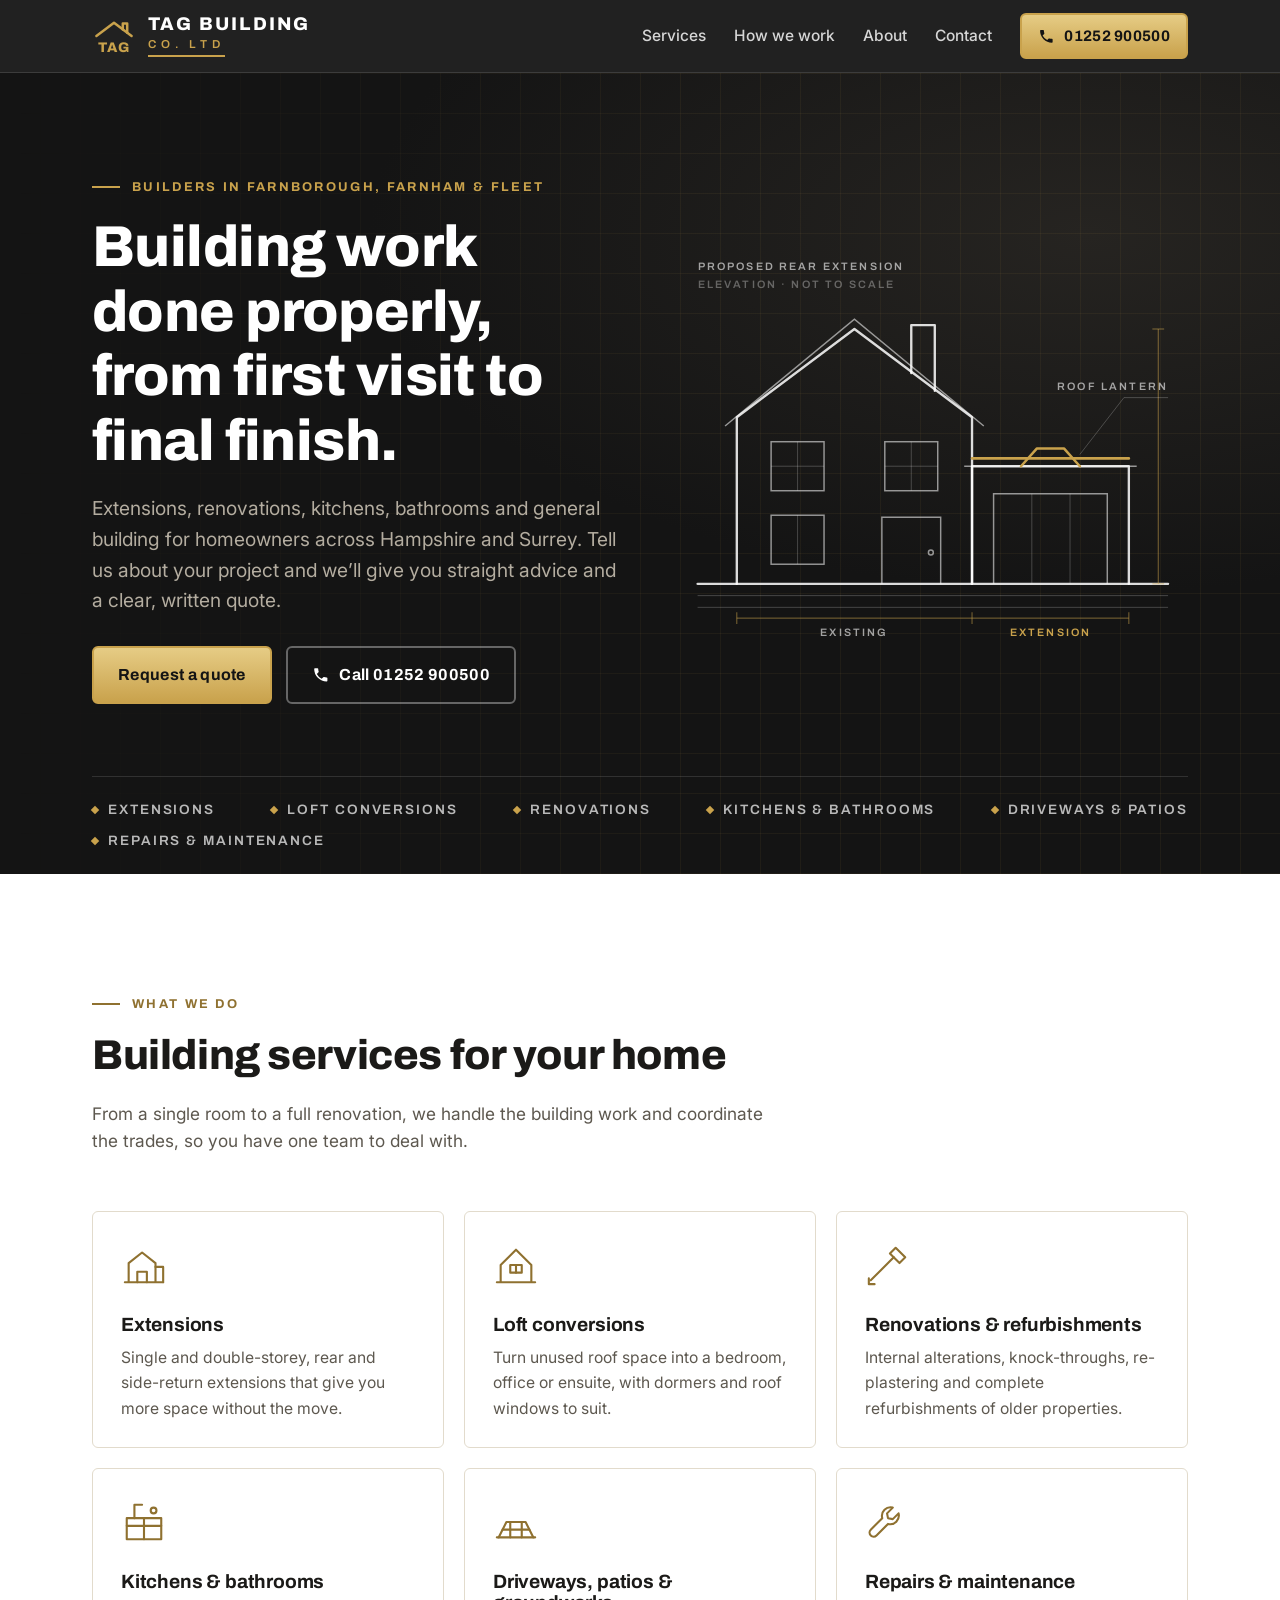
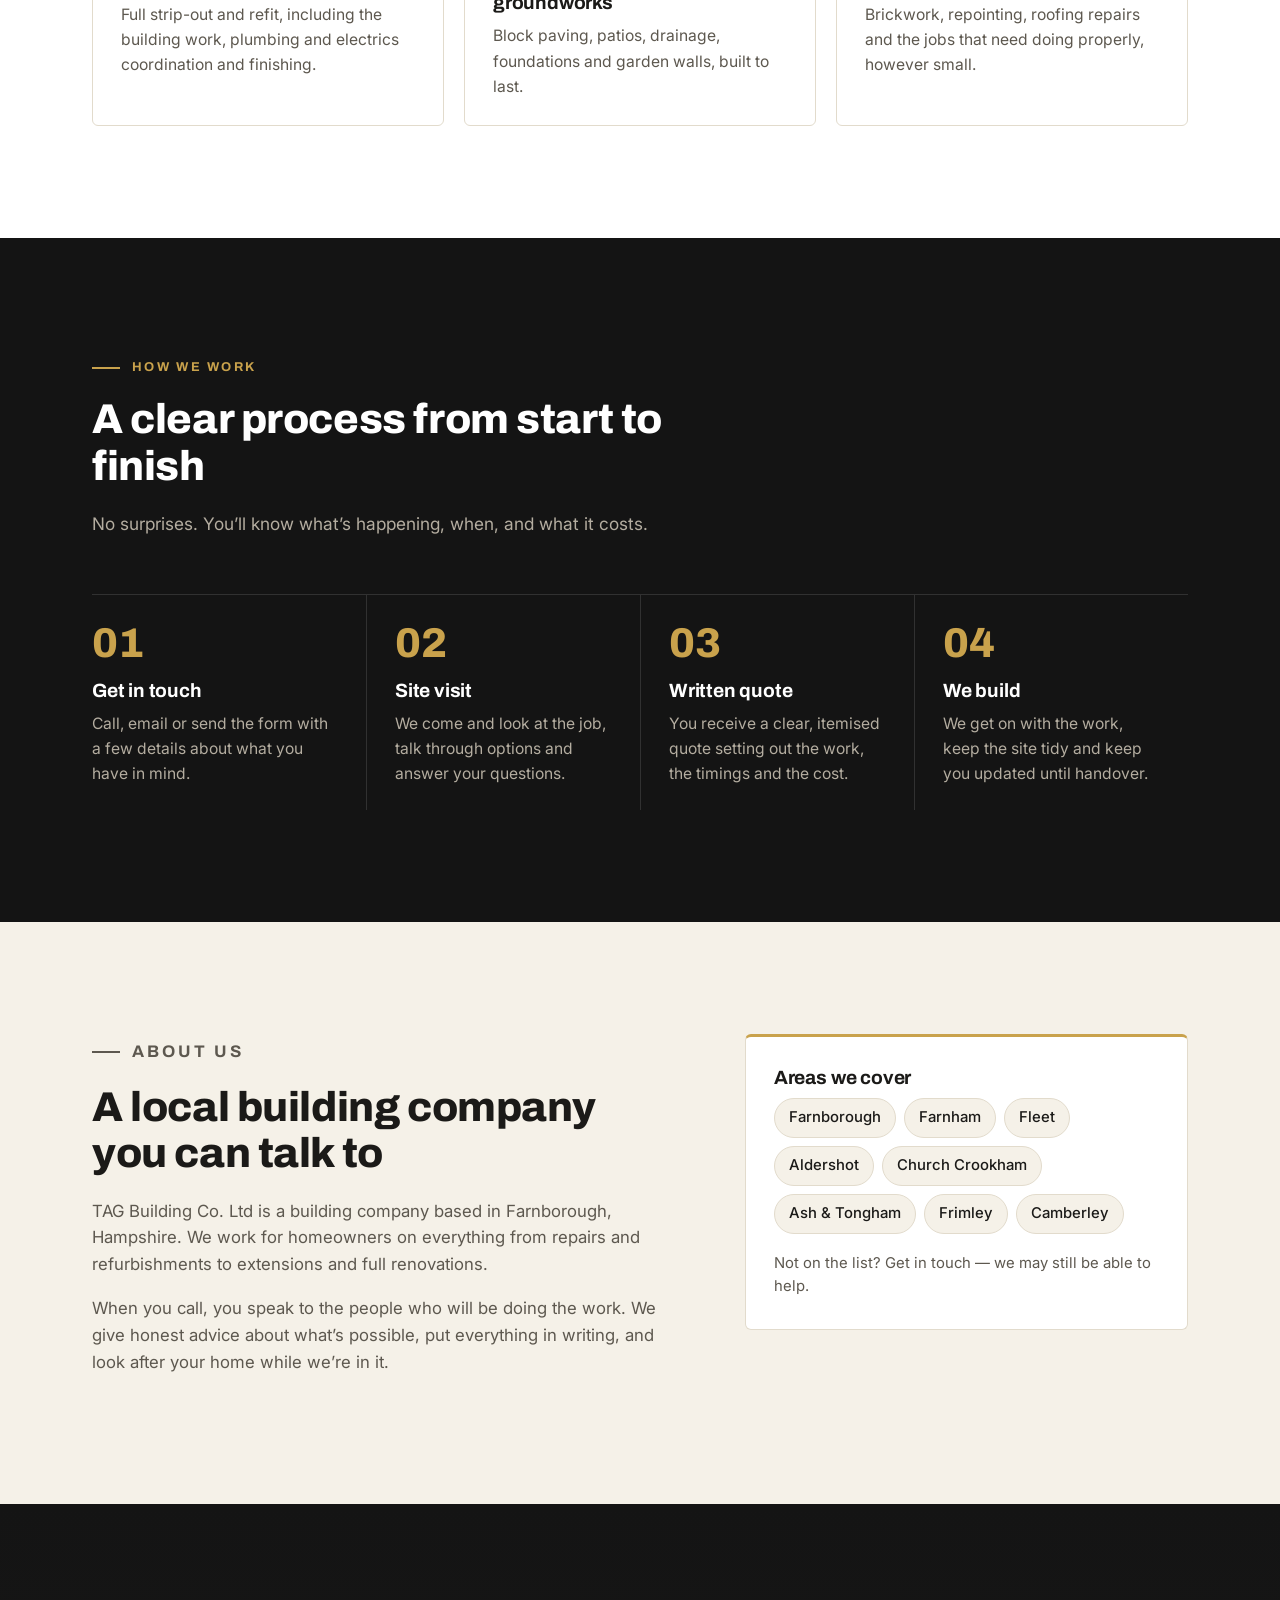
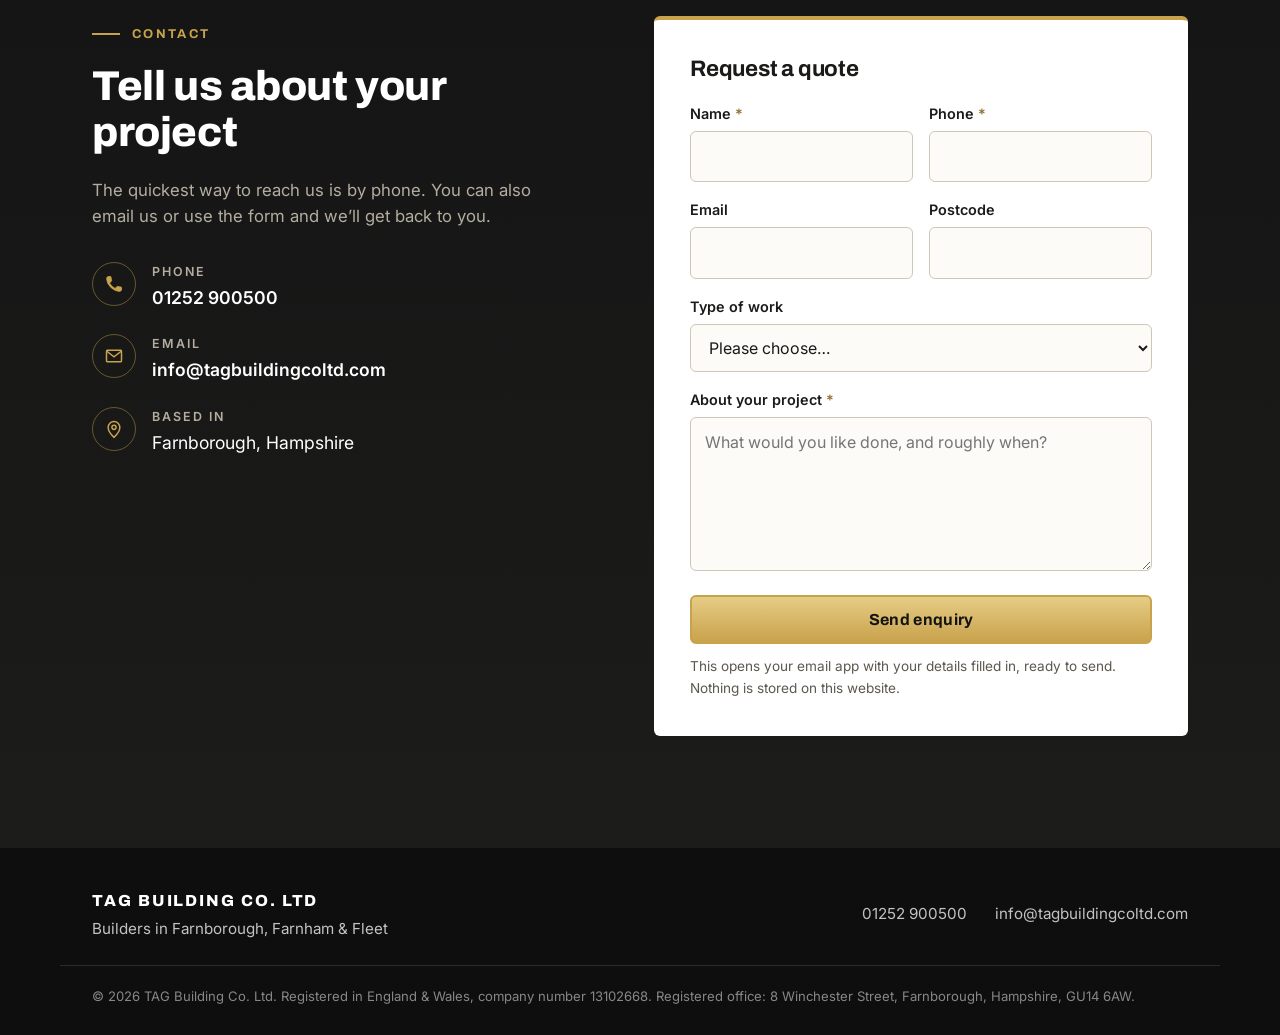
==== index.html @ bcb69136 "Initial TAG Building Co. Ltd website One-page static site (HTML/CSS/JS, no build step) replacing the" ====
<!doctype html>
<html lang="en-GB">
<head>
  <meta charset="utf-8">
  <meta name="viewport" content="width=device-width, initial-scale=1">
  <title>TAG Building Co. Ltd | Builders in Farnborough, Farnham &amp; Fleet</title>
  <meta name="description" content="TAG Building Co. Ltd: extensions, renovations, kitchens, bathrooms and general building work across Farnborough, Farnham, Fleet, Aldershot and the surrounding area. Call 01252 900500.">
  <link rel="canonical" href="https://tagbuildingcoltd.com/">
  <meta name="theme-color" content="#151515">

  <meta property="og:type" content="website">
  <meta property="og:site_name" content="TAG Building Co. Ltd">
  <meta property="og:title" content="TAG Building Co. Ltd | Builders in Farnborough, Farnham &amp; Fleet">
  <meta property="og:description" content="Extensions, renovations, kitchens, bathrooms and general building work. Call 01252 900500 for a quote.">
  <meta property="og:url" content="https://tagbuildingcoltd.com/">
  <meta property="og:locale" content="en_GB">

  <link rel="icon" href="assets/img/favicon.svg" type="image/svg+xml">

  <link rel="preconnect" href="https://fonts.googleapis.com">
  <link rel="preconnect" href="https://fonts.gstatic.com" crossorigin>
  <link href="https://fonts.googleapis.com/css2?family=Archivo:wght@600;700;800&family=Inter:wght@400;500;600&display=swap" rel="stylesheet">
  <link rel="stylesheet" href="assets/css/styles.css">

  <script type="application/ld+json">
  {
    "@context": "https://schema.org",
    "@type": "GeneralContractor",
    "name": "TAG Building Co. Ltd",
    "url": "https://tagbuildingcoltd.com/",
    "telephone": "+441252900500",
    "email": "info@tagbuildingcoltd.com",
    "address": {
      "@type": "PostalAddress",
      "addressLocality": "Farnborough",
      "addressRegion": "Hampshire",
      "addressCountry": "GB"
    },
    "areaServed": ["Farnborough", "Farnham", "Fleet", "Aldershot", "Church Crookham", "Hampshire", "Surrey"]
  }
  </script>
</head>
<body>
  <a class="skip-link" href="#main">Skip to content</a>

  <!-- ============ HEADER ============ -->
  <header class="site-header" id="top">
    <div class="container header-inner">
      <a class="brand" href="#top" aria-label="TAG Building Co. Ltd, back to top">
        <svg class="brand-mark" viewBox="0 0 60 60" aria-hidden="true">
          <path d="M6 30 L30 12 L54 30" />
          <path d="M42 21 V13 H48 V25.5" />
          <text x="30" y="52" text-anchor="middle">TAG</text>
        </svg>
        <span class="brand-text">
          <span class="brand-name">TAG Building</span>
          <span class="brand-sub">Co. Ltd</span>
        </span>
      </a>

      <button class="nav-toggle" aria-expanded="false" aria-controls="site-nav">
        <span class="nav-toggle-bars" aria-hidden="true"></span>
        <span class="visually-hidden">Menu</span>
      </button>

      <nav class="site-nav" id="site-nav" aria-label="Main">
        <ul>
          <li><a href="#services">Services</a></li>
          <li><a href="#process">How we work</a></li>
          <li><a href="#about">About</a></li>
          <li><a href="#contact">Contact</a></li>
        </ul>
        <a class="btn btn-gold btn-sm header-call" href="tel:+441252900500">
          <svg class="icon" viewBox="0 0 24 24" aria-hidden="true"><path d="M6.6 10.8a15.1 15.1 0 0 0 6.6 6.6l2.2-2.2a1 1 0 0 1 1-.25 11.4 11.4 0 0 0 3.6.57 1 1 0 0 1 1 1V20a1 1 0 0 1-1 1A17 17 0 0 1 3 4a1 1 0 0 1 1-1h3.5a1 1 0 0 1 1 1c0 1.25.2 2.45.57 3.57a1 1 0 0 1-.25 1z"/></svg>
          01252 900500
        </a>
      </nav>
    </div>
  </header>

  <main id="main">

    <!-- ============ HERO ============ -->
    <section class="hero">
      <div class="hero-grid" aria-hidden="true"></div>
      <div class="container hero-inner">
        <div class="hero-copy">
          <p class="eyebrow">Builders in Farnborough, Farnham &amp; Fleet</p>
          <h1>Building work done properly, from first visit to final&nbsp;finish.</h1>
          <p class="lead">Extensions, renovations, kitchens, bathrooms and general building for homeowners across Hampshire and Surrey. Tell us about your project and we&rsquo;ll give you straight advice and a clear, written quote.</p>
          <div class="hero-actions">
            <a class="btn btn-gold" href="#contact">Request a quote</a>
            <a class="btn btn-outline" href="tel:+441252900500">
              <svg class="icon" viewBox="0 0 24 24" aria-hidden="true"><path d="M6.6 10.8a15.1 15.1 0 0 0 6.6 6.6l2.2-2.2a1 1 0 0 1 1-.25 11.4 11.4 0 0 0 3.6.57 1 1 0 0 1 1 1V20a1 1 0 0 1-1 1A17 17 0 0 1 3 4a1 1 0 0 1 1-1h3.5a1 1 0 0 1 1 1c0 1.25.2 2.45.57 3.57a1 1 0 0 1-.25 1z"/></svg>
              Call 01252 900500
            </a>
          </div>
        </div>

        <!-- Blueprint-style elevation drawing -->
        <figure class="hero-art" aria-hidden="true">
          <svg viewBox="0 0 520 420" class="blueprint">
            <!-- ground -->
            <path class="bp-strong" d="M20 360 H500"/>
            <path class="bp-faint" d="M20 372 H500 M20 384 H500"/>
            <!-- main house -->
            <path class="bp-strong" d="M60 360 V190 L180 100 L300 190 V360"/>
            <path class="bp-line" d="M48 199 L180 90 L312 199"/>
            <!-- chimney -->
            <path class="bp-strong" d="M238 145 V96 H262 V163"/>
            <!-- extension -->
            <path class="bp-strong" d="M300 360 V240 H460 V360"/>
            <path class="bp-line" d="M292 240 H468"/>
            <path class="bp-gold" d="M300 232 H460"/>
            <!-- windows -->
            <rect class="bp-line" x="95" y="215" width="54" height="50"/>
            <path class="bp-faint" d="M122 215 V265 M95 240 H149"/>
            <rect class="bp-line" x="211" y="215" width="54" height="50"/>
            <path class="bp-faint" d="M238 215 V265 M211 240 H265"/>
            <rect class="bp-line" x="95" y="290" width="54" height="50"/>
            <path class="bp-faint" d="M122 290 V340"/>
            <!-- door -->
            <path class="bp-line" d="M208 360 V292 H268 V360"/>
            <circle class="bp-line" cx="258" cy="328" r="2.5"/>
            <!-- extension glazing -->
            <path class="bp-line" d="M322 360 V268 H438 V360"/>
            <path class="bp-faint" d="M361 268 V360 M400 268 V360"/>
            <!-- roof lantern -->
            <path class="bp-gold" d="M350 240 L366 222 H394 L410 240"/>
            <!-- dimension lines -->
            <path class="bp-dim" d="M60 395 H460 M60 389 V401 M300 389 V401 M460 389 V401"/>
            <text class="bp-text" x="180" y="413" text-anchor="middle">EXISTING</text>
            <text class="bp-text bp-text-gold" x="380" y="413" text-anchor="middle">EXTENSION</text>
            <path class="bp-dim" d="M490 360 V100 M484 360 H496 M484 100 H496"/>
            <!-- annotation -->
            <path class="bp-faint" d="M410 228 L455 170 H500"/>
            <text class="bp-text" x="500" y="162" text-anchor="end">ROOF LANTERN</text>
            <!-- title block -->
            <text class="bp-text" x="20" y="40">PROPOSED REAR EXTENSION</text>
            <text class="bp-text bp-text-faint" x="20" y="58">ELEVATION · NOT TO SCALE</text>
          </svg>
        </figure>
      </div>

      <div class="container">
        <ul class="hero-strip">
          <li>Extensions</li>
          <li>Loft conversions</li>
          <li>Renovations</li>
          <li>Kitchens &amp; bathrooms</li>
          <li>Driveways &amp; patios</li>
          <li>Repairs &amp; maintenance</li>
        </ul>
      </div>
    </section>

    <!-- ============ SERVICES ============ -->
    <section class="section" id="services">
      <div class="container">
        <header class="section-head">
          <p class="eyebrow eyebrow-dark">What we do</p>
          <h2>Building services for your home</h2>
          <p>From a single room to a full renovation, we handle the building work and coordinate the trades, so you have one team to deal with.</p>
        </header>

        <div class="cards">
          <article class="card">
            <svg class="card-icon" viewBox="0 0 48 48" aria-hidden="true"><path d="M4 42h40M8 42V22L22 11l14 11v20"/><path d="M36 26h8v16"/><path d="M17 42V31h10v11"/></svg>
            <h3>Extensions</h3>
            <p>Single and double-storey, rear and side-return extensions that give you more space without the move.</p>
          </article>
          <article class="card">
            <svg class="card-icon" viewBox="0 0 48 48" aria-hidden="true"><path d="M4 42h40M8 42V24L24 8l16 16v18"/><path d="M18 24h12v8H18z"/><path d="M24 24v8"/></svg>
            <h3>Loft conversions</h3>
            <p>Turn unused roof space into a bedroom, office or ensuite, with dormers and roof windows to suit.</p>
          </article>
          <article class="card">
            <svg class="card-icon" viewBox="0 0 48 48" aria-hidden="true"><path d="M6 40 30 16"/><path d="m26 12 10 10 6-6-10-10z"/><path d="M10 44H4v-6"/></svg>
            <h3>Renovations &amp; refurbishments</h3>
            <p>Internal alterations, knock-throughs, re-plastering and complete refurbishments of older properties.</p>
          </article>
          <article class="card">
            <svg class="card-icon" viewBox="0 0 48 48" aria-hidden="true"><path d="M6 20h36v22H6z"/><path d="M6 28h36M24 20v22"/><path d="M14 6v14M14 6h8"/><circle cx="34" cy="12" r="3"/></svg>
            <h3>Kitchens &amp; bathrooms</h3>
            <p>Full strip-out and refit, including the building work, plumbing and electrics coordination and finishing.</p>
          </article>
          <article class="card">
            <svg class="card-icon" viewBox="0 0 48 48" aria-hidden="true"><path d="M4 40h40"/><path d="M6 40 14 24h20l8 16"/><path d="M18 24v16M30 24v16M10 32h28"/></svg>
            <h3>Driveways, patios &amp; groundworks</h3>
            <p>Block paving, patios, drainage, foundations and garden walls, built to last.</p>
          </article>
          <article class="card">
            <svg class="card-icon" viewBox="0 0 48 48" aria-hidden="true"><path d="M29 9a9 9 0 0 0-11 11L6 32a4.2 4.2 0 0 0 6 6l12-12A9 9 0 0 0 35 15l-6 6-5-1-1-5z"/></svg>
            <h3>Repairs &amp; maintenance</h3>
            <p>Brickwork, repointing, roofing repairs and the jobs that need doing properly, however small.</p>
          </article>
        </div>
      </div>
    </section>

    <!-- ============ PROCESS ============ -->
    <section class="section section-ink" id="process">
      <div class="container">
        <header class="section-head">
          <p class="eyebrow">How we work</p>
          <h2>A clear process from start to finish</h2>
          <p>No surprises. You&rsquo;ll know what&rsquo;s happening, when, and what it costs.</p>
        </header>

        <ol class="steps">
          <li class="step">
            <span class="step-num">01</span>
            <h3>Get in touch</h3>
            <p>Call, email or send the form with a few details about what you have in mind.</p>
          </li>
          <li class="step">
            <span class="step-num">02</span>
            <h3>Site visit</h3>
            <p>We come and look at the job, talk through options and answer your questions.</p>
          </li>
          <li class="step">
            <span class="step-num">03</span>
            <h3>Written quote</h3>
            <p>You receive a clear, itemised quote setting out the work, the timings and the cost.</p>
          </li>
          <li class="step">
            <span class="step-num">04</span>
            <h3>We build</h3>
            <p>We get on with the work, keep the site tidy and keep you updated until handover.</p>
          </li>
        </ol>
      </div>
    </section>

    <!--
      ============ OUR WORK (add when photos are available) ============
      Put photos in assets/img/work/ and uncomment this section.

    <section class="section" id="work">
      <div class="container">
        <header class="section-head">
          <p class="eyebrow eyebrow-dark">Recent projects</p>
          <h2>Our work</h2>
        </header>
        <div class="gallery">
          <figure><img src="assets/img/work/project-1.jpg" alt="Describe the project" loading="lazy"><figcaption>Rear extension, Farnham</figcaption></figure>
          <figure><img src="assets/img/work/project-2.jpg" alt="Describe the project" loading="lazy"><figcaption>Kitchen refit, Fleet</figcaption></figure>
          <figure><img src="assets/img/work/project-3.jpg" alt="Describe the project" loading="lazy"><figcaption>Driveway, Farnborough</figcaption></figure>
        </div>
      </div>
    </section>
    -->

    <!-- ============ ABOUT + AREAS ============ -->
    <section class="section section-paper" id="about">
      <div class="container about">
        <div class="about-copy">
          <p class="eyebrow eyebrow-dark">About us</p>
          <h2>A local building company you can talk to</h2>
          <p>TAG Building Co. Ltd is a building company based in Farnborough, Hampshire. We work for homeowners on everything from repairs and refurbishments to extensions and full renovations.</p>
          <p>When you call, you speak to the people who will be doing the work. We give honest advice about what&rsquo;s possible, put everything in writing, and look after your home while we&rsquo;re in it.</p>
        </div>
        <aside class="areas" aria-labelledby="areas-title">
          <h3 id="areas-title">Areas we cover</h3>
          <ul class="chips">
            <li>Farnborough</li>
            <li>Farnham</li>
            <li>Fleet</li>
            <li>Aldershot</li>
            <li>Church Crookham</li>
            <li>Ash &amp; Tongham</li>
            <li>Frimley</li>
            <li>Camberley</li>
          </ul>
          <p class="areas-note">Not on the list? Get in touch &mdash; we may still be able to help.</p>
        </aside>
      </div>
    </section>

    <!-- ============ CONTACT ============ -->
    <section class="section section-ink contact" id="contact">
      <div class="container contact-inner">
        <div class="contact-copy">
          <p class="eyebrow">Contact</p>
          <h2>Tell us about your project</h2>
          <p>The quickest way to reach us is by phone. You can also email us or use the form and we&rsquo;ll get back to you.</p>

          <ul class="contact-list">
            <li>
              <svg class="icon" viewBox="0 0 24 24" aria-hidden="true"><path d="M6.6 10.8a15.1 15.1 0 0 0 6.6 6.6l2.2-2.2a1 1 0 0 1 1-.25 11.4 11.4 0 0 0 3.6.57 1 1 0 0 1 1 1V20a1 1 0 0 1-1 1A17 17 0 0 1 3 4a1 1 0 0 1 1-1h3.5a1 1 0 0 1 1 1c0 1.25.2 2.45.57 3.57a1 1 0 0 1-.25 1z"/></svg>
              <div><span class="label">Phone</span><a href="tel:+441252900500">01252 900500</a></div>
            </li>
            <li>
              <svg class="icon" viewBox="0 0 24 24" aria-hidden="true"><path d="M3 5h18v14H3z" fill="none" stroke="currentColor" stroke-width="1.8"/><path d="m3 6 9 7 9-7" fill="none" stroke="currentColor" stroke-width="1.8"/></svg>
              <div><span class="label">Email</span><a href="mailto:info@tagbuildingcoltd.com">info@tagbuildingcoltd.com</a></div>
            </li>
            <li>
              <svg class="icon" viewBox="0 0 24 24" aria-hidden="true"><path d="M12 22s7-6.2 7-12a7 7 0 0 0-14 0c0 5.8 7 12 7 12z" fill="none" stroke="currentColor" stroke-width="1.8"/><circle cx="12" cy="10" r="2.5" fill="none" stroke="currentColor" stroke-width="1.8"/></svg>
              <div><span class="label">Based in</span>Farnborough, Hampshire</div>
            </li>
          </ul>
        </div>

        <form class="quote-form" id="quote-form" action="mailto:info@tagbuildingcoltd.com" method="post" enctype="text/plain" novalidate>
          <h3>Request a quote</h3>
          <div class="field-row">
            <div class="field">
              <label for="f-name">Name <span aria-hidden="true">*</span></label>
              <input id="f-name" name="name" type="text" autocomplete="name" required>
            </div>
            <div class="field">
              <label for="f-phone">Phone <span aria-hidden="true">*</span></label>
              <input id="f-phone" name="phone" type="tel" autocomplete="tel" required>
            </div>
          </div>
          <div class="field-row">
            <div class="field">
              <label for="f-email">Email</label>
              <input id="f-email" name="email" type="email" autocomplete="email">
            </div>
            <div class="field">
              <label for="f-postcode">Postcode</label>
              <input id="f-postcode" name="postcode" type="text" autocomplete="postal-code">
            </div>
          </div>
          <div class="field">
            <label for="f-type">Type of work</label>
            <select id="f-type" name="type">
              <option value="">Please choose&hellip;</option>
              <option>Extension</option>
              <option>Loft conversion</option>
              <option>Renovation / refurbishment</option>
              <option>Kitchen or bathroom</option>
              <option>Driveway, patio or groundworks</option>
              <option>Repairs &amp; maintenance</option>
              <option>Something else</option>
            </select>
          </div>
          <div class="field">
            <label for="f-message">About your project <span aria-hidden="true">*</span></label>
            <textarea id="f-message" name="message" rows="5" required placeholder="What would you like done, and roughly when?"></textarea>
          </div>
          <p class="form-error" id="form-error" role="alert" hidden></p>
          <button class="btn btn-gold btn-block" type="submit">Send enquiry</button>
          <p class="form-note">This opens your email app with your details filled in, ready to send. Nothing is stored on this website.</p>
          <p class="form-success" id="form-success" role="status" hidden>
            Your email app should now be open with your message ready to send. If nothing happened, email us at
            <a href="mailto:info@tagbuildingcoltd.com">info@tagbuildingcoltd.com</a> or call <a href="tel:+441252900500">01252 900500</a>.
          </p>
        </form>
      </div>
    </section>
  </main>

  <!-- ============ FOOTER ============ -->
  <footer class="site-footer">
    <div class="container footer-inner">
      <div class="footer-brand">
        <span class="brand-name">TAG Building Co. Ltd</span>
        <span>Builders in Farnborough, Farnham &amp; Fleet</span>
      </div>
      <div class="footer-contact">
        <a href="tel:+441252900500">01252 900500</a>
        <a href="mailto:info@tagbuildingcoltd.com">info@tagbuildingcoltd.com</a>
      </div>
    </div>
    <div class="container footer-legal">
      <p>&copy; <span id="year">2026</span> TAG Building Co. Ltd. Registered in England &amp; Wales, company number 13102668. Registered office: 8 Winchester Street, Farnborough, Hampshire, GU14&nbsp;6AW.</p>
    </div>
  </footer>

  <!-- Mobile quick-contact bar -->
  <div class="mobile-bar">
    <a href="tel:+441252900500" class="mobile-bar-call">
      <svg class="icon" viewBox="0 0 24 24" aria-hidden="true"><path d="M6.6 10.8a15.1 15.1 0 0 0 6.6 6.6l2.2-2.2a1 1 0 0 1 1-.25 11.4 11.4 0 0 0 3.6.57 1 1 0 0 1 1 1V20a1 1 0 0 1-1 1A17 17 0 0 1 3 4a1 1 0 0 1 1-1h3.5a1 1 0 0 1 1 1c0 1.25.2 2.45.57 3.57a1 1 0 0 1-.25 1z"/></svg>
      Call us
    </a>
    <a href="#contact" class="mobile-bar-quote">Get a quote</a>
  </div>

  <script src="assets/js/main.js" defer></script>
</body>
</html>
---- assets/css/styles.css ----
/* ==========================================================================
   TAG Building Co. Ltd
   ========================================================================== */

:root {
  --ink: #141414;
  --ink-2: #1c1c1b;
  --ink-3: #2a2927;
  --gold: #c9a24c;
  --gold-light: #e6cc85;
  --gold-dark: #8f7130;
  --paper: #f5f1e8;
  --white: #ffffff;
  --text: #1b1a18;
  --muted: #5d584f;
  --muted-on-ink: #b4ada0;
  --line: #e2dbcc;
  --line-on-ink: rgba(255, 255, 255, 0.12);

  --font-display: "Archivo", "Arial Narrow", Arial, sans-serif;
  --font-body: "Inter", system-ui, -apple-system, "Segoe UI", Roboto, Arial, sans-serif;

  --radius: 6px;
  --container: 1160px;
  --gutter: clamp(16px, 4vw, 32px);
  --section-y: clamp(64px, 9vw, 112px);
  --header-h: 72px;
}

/* ---------- Base ---------- */
*, *::before, *::after { box-sizing: border-box; }
html { scroll-behavior: smooth; scroll-padding-top: calc(var(--header-h) + 8px); -webkit-text-size-adjust: 100%; }
@media (prefers-reduced-motion: reduce) { html { scroll-behavior: auto; } }
body {
  margin: 0;
  font-family: var(--font-body);
  font-size: 17px;
  line-height: 1.6;
  color: var(--text);
  background: var(--white);
  -webkit-font-smoothing: antialiased;
}
img, svg { max-width: 100%; }
a { color: inherit; }
h1, h2, h3 { font-family: var(--font-display); line-height: 1.12; margin: 0 0 0.5em; letter-spacing: -0.01em; }
h1 { font-size: clamp(2.2rem, 5.2vw, 3.6rem); font-weight: 800; }
h2 { font-size: clamp(1.8rem, 3.6vw, 2.6rem); font-weight: 800; }
h3 { font-size: 1.2rem; font-weight: 700; }
p { margin: 0 0 1em; }

.container { width: 100%; max-width: var(--container); margin: 0 auto; padding: 0 var(--gutter); }
.visually-hidden { position: absolute !important; width: 1px; height: 1px; overflow: hidden; clip: rect(0 0 0 0); white-space: nowrap; }
.skip-link { position: absolute; left: 12px; top: -60px; z-index: 100; background: var(--gold); color: var(--ink); padding: 10px 16px; border-radius: var(--radius); font-weight: 600; }
.skip-link:focus { top: 12px; }
:focus-visible { outline: 3px solid var(--gold); outline-offset: 3px; }

.icon { width: 1.1em; height: 1.1em; fill: currentColor; flex: none; }

.eyebrow {
  display: inline-flex; align-items: center; gap: 12px;
  font-family: var(--font-display); font-weight: 700; font-size: 0.8rem;
  letter-spacing: 0.18em; text-transform: uppercase; color: var(--gold);
  margin-bottom: 18px;
}
.eyebrow::before { content: ""; width: 28px; height: 2px; background: currentColor; }
.eyebrow-dark { color: var(--gold-dark); }

/* ---------- Buttons ---------- */
.btn {
  display: inline-flex; align-items: center; justify-content: center; gap: 10px;
  font-family: var(--font-display); font-weight: 700; font-size: 1rem; letter-spacing: 0.02em;
  text-decoration: none; border-radius: var(--radius); border: 2px solid transparent;
  padding: 14px 24px; cursor: pointer; transition: background-color .2s, color .2s, border-color .2s, transform .2s;
}
.btn:hover { transform: translateY(-1px); }
.btn-gold { background: linear-gradient(180deg, var(--gold-light), var(--gold)); color: var(--ink); border-color: var(--gold); }
.btn-gold:hover { background: var(--gold-light); }
.btn-outline { border-color: rgba(255,255,255,.35); color: var(--white); }
.btn-outline:hover { border-color: var(--gold); color: var(--gold-light); }
.btn-sm { padding: 9px 16px; font-size: 0.95rem; }
.btn-block { width: 100%; }

/* ---------- Header ---------- */
.site-header {
  position: sticky; top: 0; z-index: 50;
  background: rgba(20, 20, 20, 0.94);
  backdrop-filter: saturate(140%) blur(8px);
  border-bottom: 1px solid var(--line-on-ink);
  color: var(--white);
}
.header-inner { display: flex; align-items: center; justify-content: space-between; height: var(--header-h); }
.brand { display: flex; align-items: center; gap: 12px; text-decoration: none; }
.brand-mark { width: 44px; height: 44px; }
.brand-mark path { fill: none; stroke: var(--gold); stroke-width: 3.4; stroke-linecap: round; stroke-linejoin: round; }
.brand-mark text { font-family: var(--font-display); font-weight: 800; font-size: 19px; letter-spacing: 1px; fill: var(--gold); }
.brand-text { display: flex; flex-direction: column; line-height: 1; }
.brand-name { font-family: var(--font-display); font-weight: 800; font-size: 1.15rem; letter-spacing: 0.12em; text-transform: uppercase; }
.brand-sub { font-family: var(--font-display); font-weight: 600; font-size: 0.72rem; letter-spacing: 0.42em; text-transform: uppercase; color: var(--gold); margin-top: 6px; padding-bottom: 4px; border-bottom: 2px solid var(--gold); align-self: flex-start; }

.site-nav { display: flex; align-items: center; gap: 28px; }
.site-nav ul { list-style: none; display: flex; gap: 28px; margin: 0; padding: 0; }
.site-nav ul a { text-decoration: none; font-weight: 500; font-size: 0.97rem; color: rgba(255,255,255,.82); padding: 6px 0; border-bottom: 2px solid transparent; }
.site-nav ul a:hover { color: var(--white); border-bottom-color: var(--gold); }

.nav-toggle { display: none; background: none; border: 0; width: 44px; height: 44px; cursor: pointer; color: var(--white); }
.nav-toggle-bars, .nav-toggle-bars::before, .nav-toggle-bars::after {
  display: block; width: 24px; height: 2px; background: currentColor; margin: 0 auto; position: relative; transition: transform .25s, background-color .25s;
}
.nav-toggle-bars::before, .nav-toggle-bars::after { content: ""; position: absolute; left: 0; }
.nav-toggle-bars::before { top: -7px; }
.nav-toggle-bars::after { top: 7px; }
.nav-toggle[aria-expanded="true"] .nav-toggle-bars { background: transparent; }
.nav-toggle[aria-expanded="true"] .nav-toggle-bars::before { transform: translateY(7px) rotate(45deg); }
.nav-toggle[aria-expanded="true"] .nav-toggle-bars::after { transform: translateY(-7px) rotate(-45deg); }

@media (max-width: 880px) {
  .nav-toggle { display: block; }
  .site-nav {
    position: absolute; left: 0; right: 0; top: var(--header-h);
    flex-direction: column; align-items: stretch; gap: 0;
    background: var(--ink); border-bottom: 1px solid var(--line-on-ink);
    padding: 8px var(--gutter) 20px;
    display: none;
  }
  .site-nav.is-open { display: flex; }
  .site-nav ul { flex-direction: column; gap: 0; }
  .site-nav ul a { display: block; padding: 14px 0; border-bottom: 1px solid var(--line-on-ink); font-size: 1.05rem; }
  .site-nav ul a:hover { border-bottom-color: var(--line-on-ink); }
  .header-call { margin-top: 16px; }
}

/* ---------- Hero ---------- */
.hero {
  position: relative; overflow: hidden;
  background: radial-gradient(1200px 600px at 85% 20%, #262421 0%, var(--ink) 60%);
  color: var(--white);
  padding: clamp(48px, 8vw, 96px) 0 0;
}
.hero-grid {
  position: absolute; inset: 0; pointer-events: none;
  background-image:
    linear-gradient(rgba(201,162,76,.07) 1px, transparent 1px),
    linear-gradient(90deg, rgba(201,162,76,.07) 1px, transparent 1px);
  background-size: 40px 40px;
  mask-image: linear-gradient(90deg, transparent 0%, #000 55%);
  -webkit-mask-image: linear-gradient(90deg, transparent 0%, #000 55%);
}
.hero-inner { position: relative; display: grid; grid-template-columns: 1.05fr 1fr; gap: clamp(24px, 4vw, 56px); align-items: center; }
.hero-copy h1 { margin-bottom: 20px; }
.lead { font-size: clamp(1.05rem, 1.6vw, 1.2rem); color: var(--muted-on-ink); max-width: 36em; }
.hero-actions { display: flex; flex-wrap: wrap; gap: 14px; margin-top: 30px; }
.hero-art { margin: 0; }
.blueprint { width: 100%; height: auto; display: block; }
.blueprint .bp-strong { fill: none; stroke: rgba(255,255,255,.85); stroke-width: 2.4; stroke-linejoin: round; stroke-linecap: round; }
.blueprint .bp-line { fill: none; stroke: rgba(255,255,255,.55); stroke-width: 1.5; }
.blueprint .bp-faint { fill: none; stroke: rgba(255,255,255,.22); stroke-width: 1; }
.blueprint .bp-gold { fill: none; stroke: var(--gold); stroke-width: 2.6; stroke-linecap: round; stroke-linejoin: round; }
.blueprint .bp-dim { fill: none; stroke: rgba(201,162,76,.6); stroke-width: 1; }
.blueprint .bp-text { font-family: var(--font-display); font-size: 11px; font-weight: 600; letter-spacing: .2em; fill: rgba(255,255,255,.6); }
.blueprint .bp-text-gold { fill: var(--gold); }
.blueprint .bp-text-faint { fill: rgba(255,255,255,.32); }

.hero-strip {
  position: relative; list-style: none; margin: clamp(40px, 6vw, 72px) 0 0; padding: 22px 0;
  display: flex; flex-wrap: wrap; gap: 10px 32px; justify-content: space-between;
  border-top: 1px solid var(--line-on-ink);
  font-family: var(--font-display); font-weight: 600; font-size: 0.85rem; letter-spacing: .14em; text-transform: uppercase;
  color: rgba(255,255,255,.7);
}
.hero-strip li { display: flex; align-items: center; gap: 10px; }
.hero-strip li::before { content: ""; width: 6px; height: 6px; background: var(--gold); transform: rotate(45deg); }

@media (max-width: 880px) {
  .hero-inner { grid-template-columns: 1fr; }
  .hero-art { max-width: 520px; }
  .hero-strip { justify-content: flex-start; }
}

/* ---------- Sections ---------- */
.section { padding: var(--section-y) 0; }
.section-ink { background: var(--ink); color: var(--white); }
.section-ink .section-head p:not(.eyebrow) { color: var(--muted-on-ink); }
.section-paper { background: var(--paper); }
.section-head { max-width: 680px; margin-bottom: clamp(36px, 5vw, 56px); }
.section-head p:not(.eyebrow) { color: var(--muted); font-size: 1.08rem; }

/* ---------- Service cards ---------- */
.cards { display: grid; grid-template-columns: repeat(3, 1fr); gap: 20px; }
.card {
  position: relative; padding: 30px 28px 26px; background: var(--white);
  border: 1px solid var(--line); border-radius: var(--radius);
  transition: border-color .2s, box-shadow .2s, transform .2s;
}
.card::after { content: ""; position: absolute; left: 28px; right: 28px; top: -1px; height: 3px; background: var(--gold); transform: scaleX(0); transform-origin: left; transition: transform .3s; }
.card:hover { border-color: #d6cdb8; box-shadow: 0 14px 36px -18px rgba(20,20,20,.25); transform: translateY(-2px); }
.card:hover::after { transform: scaleX(1); }
.card-icon { width: 46px; height: 46px; margin-bottom: 18px; fill: none; stroke: var(--gold-dark); stroke-width: 2.2; stroke-linecap: round; stroke-linejoin: round; }
.card p { color: var(--muted); margin: 0; font-size: 0.98rem; }
@media (max-width: 980px) { .cards { grid-template-columns: repeat(2, 1fr); } }
@media (max-width: 620px) { .cards { grid-template-columns: 1fr; } }

/* ---------- Process ---------- */
.steps { list-style: none; margin: 0; padding: 0; display: grid; grid-template-columns: repeat(4, 1fr); gap: 0; counter-reset: none; }
.step { padding: 28px 28px 8px 0; border-top: 1px solid var(--line-on-ink); position: relative; }
.step + .step { padding-left: 28px; border-left: 1px solid var(--line-on-ink); }
.step-num { display: block; font-family: var(--font-display); font-weight: 800; font-size: 2.6rem; line-height: 1; color: var(--gold); margin-bottom: 16px; }
.step p { color: var(--muted-on-ink); font-size: 0.98rem; }
@media (max-width: 980px) {
  .steps { grid-template-columns: repeat(2, 1fr); }
  .step:nth-child(3) { padding-left: 0; border-left: 0; }
}
@media (max-width: 560px) {
  .steps { grid-template-columns: 1fr; }
  .step + .step { padding-left: 0; border-left: 0; }
}

/* ---------- Gallery (for when photos are added) ---------- */
.gallery { display: grid; grid-template-columns: repeat(3, 1fr); gap: 16px; }
.gallery figure { margin: 0; }
.gallery img { width: 100%; aspect-ratio: 4 / 3; object-fit: cover; border-radius: var(--radius); display: block; }
.gallery figcaption { font-size: .9rem; color: var(--muted); margin-top: 8px; }
@media (max-width: 760px) { .gallery { grid-template-columns: 1fr; } }

/* ---------- About ---------- */
.about { display: grid; grid-template-columns: 1.3fr 1fr; gap: clamp(32px, 6vw, 80px); align-items: start; }
.about-copy p { color: var(--muted); font-size: 1.05rem; }
.areas { background: var(--white); border: 1px solid var(--line); border-radius: var(--radius); padding: 30px 28px; border-top: 3px solid var(--gold); }
.chips { list-style: none; display: flex; flex-wrap: wrap; gap: 8px; margin: 6px 0 18px; padding: 0; }
.chips li { padding: 7px 14px; border: 1px solid var(--line); border-radius: 999px; font-size: .93rem; font-weight: 500; background: var(--paper); }
.areas-note { color: var(--muted); font-size: .93rem; margin: 0; }
@media (max-width: 880px) { .about { grid-template-columns: 1fr; } }

/* ---------- Contact ---------- */
.contact { background: linear-gradient(180deg, var(--ink) 0%, var(--ink-2) 100%); }
.contact-inner { display: grid; grid-template-columns: 1fr 1.1fr; gap: clamp(32px, 6vw, 80px); align-items: start; }
.contact-copy > p:not(.eyebrow) { color: var(--muted-on-ink); font-size: 1.05rem; }
.contact-list { list-style: none; padding: 0; margin: 32px 0 0; display: grid; gap: 22px; }
.contact-list li { display: flex; gap: 16px; align-items: flex-start; font-size: 1.1rem; }
.contact-list .icon { width: 44px; height: 44px; padding: 11px; border: 1px solid rgba(201,162,76,.45); border-radius: 50%; color: var(--gold); fill: var(--gold); }
.contact-list .icon path, .contact-list .icon circle { stroke: var(--gold); }
.contact-list .label { display: block; font-size: .78rem; letter-spacing: .16em; text-transform: uppercase; color: var(--muted-on-ink); font-weight: 600; margin-bottom: 2px; }
.contact-list a { text-decoration: none; font-weight: 600; word-break: break-word; }
.contact-list a:hover { color: var(--gold-light); }

.quote-form { background: var(--white); color: var(--text); border-radius: var(--radius); padding: clamp(24px, 4vw, 36px); border-top: 4px solid var(--gold); }
.quote-form h3 { font-size: 1.4rem; margin-bottom: 20px; }
.field-row { display: grid; grid-template-columns: 1fr 1fr; gap: 0 16px; }
.field { margin-bottom: 16px; }
.field label { display: block; font-weight: 600; font-size: .9rem; margin-bottom: 6px; }
.field label span { color: var(--gold-dark); }
.field input, .field select, .field textarea {
  width: 100%; font: inherit; font-size: 1rem; color: var(--text);
  padding: 12px 14px; border: 1px solid #cfc7b6; border-radius: var(--radius); background: #fcfbf8;
  transition: border-color .2s, box-shadow .2s;
}
.field textarea { resize: vertical; min-height: 120px; }
.field input:focus, .field select:focus, .field textarea:focus { outline: none; border-color: var(--gold-dark); box-shadow: 0 0 0 3px rgba(201,162,76,.25); }
.field [aria-invalid="true"] { border-color: #b3261e; }
.form-error { color: #b3261e; font-weight: 600; font-size: .95rem; }
.form-note { font-size: .85rem; color: var(--muted); margin: 12px 0 0; }
.form-success { margin: 16px 0 0; padding: 14px 16px; background: #f3f8ef; border: 1px solid #c9dfbd; border-radius: var(--radius); font-size: .95rem; }
@media (max-width: 880px) { .contact-inner { grid-template-columns: 1fr; } }
@media (max-width: 520px) { .field-row { grid-template-columns: 1fr; } }

/* ---------- Footer ---------- */
.site-footer { background: #0e0e0e; color: rgba(255,255,255,.75); padding: 40px 0 28px; font-size: .95rem; }
.footer-inner { display: flex; flex-wrap: wrap; justify-content: space-between; gap: 20px; padding-bottom: 24px; border-bottom: 1px solid var(--line-on-ink); }
.footer-brand { display: flex; flex-direction: column; gap: 4px; }
.footer-brand .brand-name { color: var(--white); font-size: 1rem; }
.footer-contact { display: flex; flex-wrap: wrap; gap: 8px 28px; align-items: center; }
.footer-contact a { text-decoration: none; }
.footer-contact a:hover { color: var(--gold-light); }
.footer-legal { padding-top: 20px; font-size: .82rem; color: rgba(255,255,255,.5); }
.footer-legal p { margin: 0; }

/* ---------- Mobile quick-contact bar ---------- */
.mobile-bar { display: none; }
@media (max-width: 680px) {
  body { padding-bottom: 64px; }
  .mobile-bar {
    display: grid; grid-template-columns: 1fr 1fr; position: fixed; left: 0; right: 0; bottom: 0; z-index: 60;
    height: 64px; padding-bottom: env(safe-area-inset-bottom);
    box-shadow: 0 -8px 24px rgba(0,0,0,.25);
  }
  .mobile-bar a {
    display: flex; align-items: center; justify-content: center; gap: 8px;
    font-family: var(--font-display); font-weight: 700; text-decoration: none; font-size: 1rem;
  }
  .mobile-bar-call { background: var(--ink); color: var(--white); }
  .mobile-bar-call .icon { color: var(--gold); }
  .mobile-bar-quote { background: var(--gold); color: var(--ink); }
}
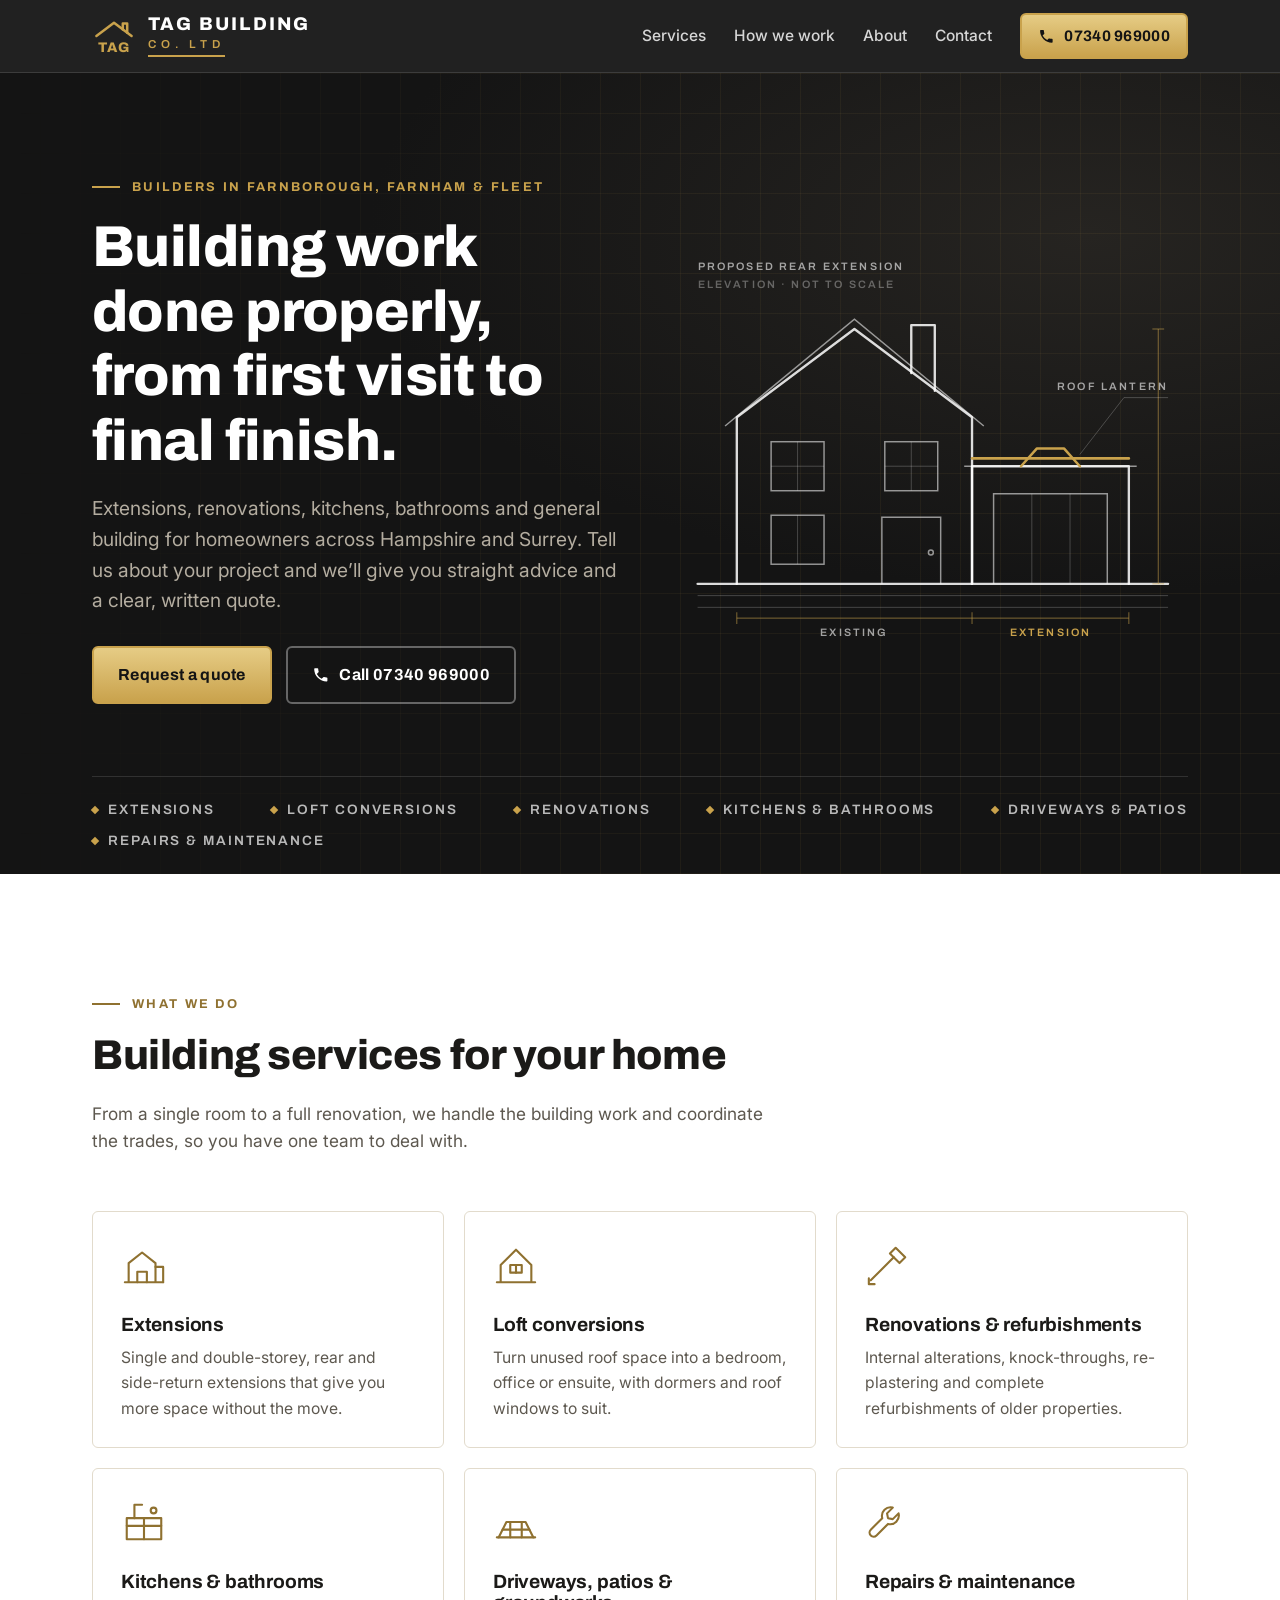
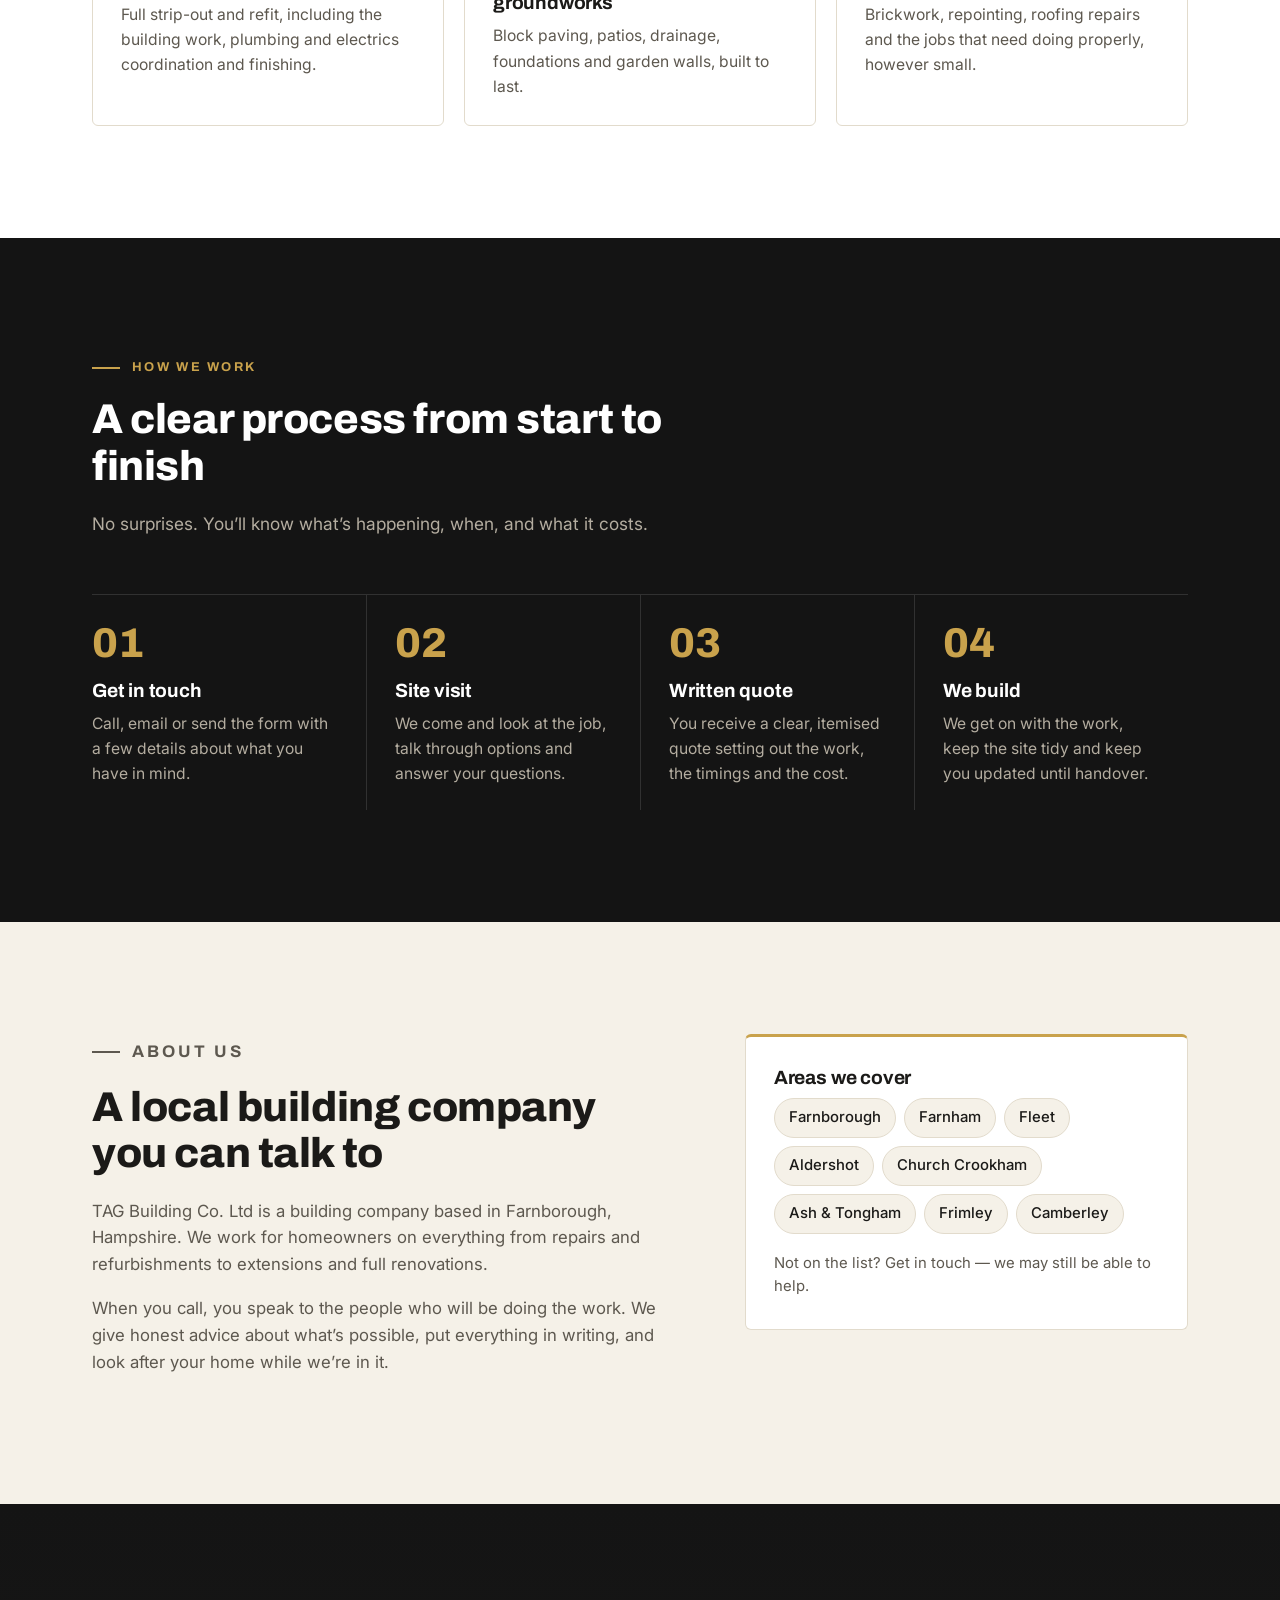
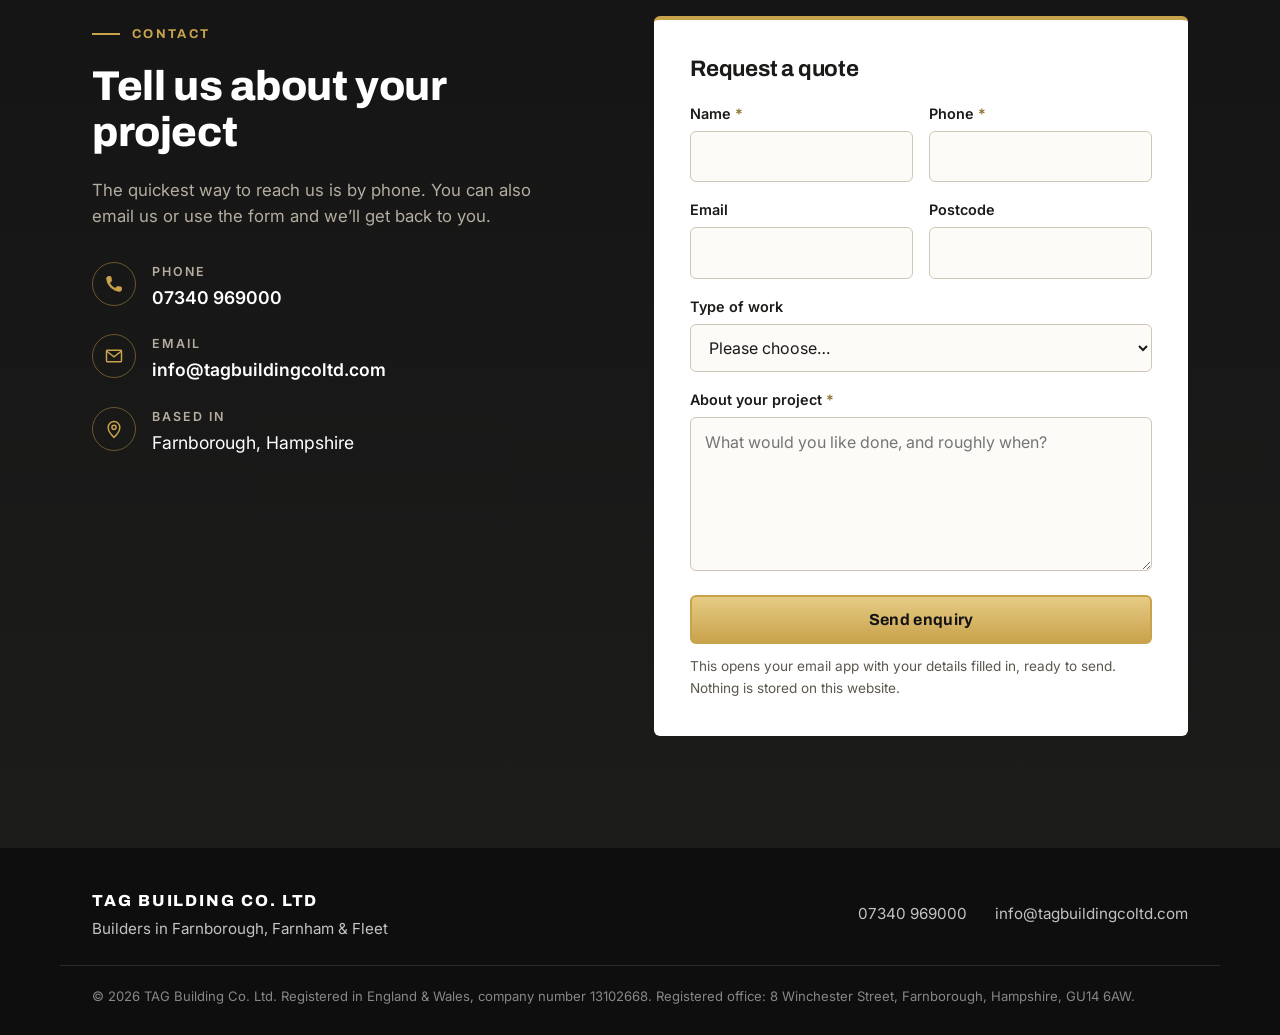
==== commit 840bdc28: "Change phone number to 07340 969000 Co-Authored-By: Claude Opus 5.5 <noreply@anthropic.com>" ====
--- a/index.html
+++ b/index.html
@@ -4,14 +4,14 @@
   <meta charset="utf-8">
   <meta name="viewport" content="width=device-width, initial-scale=1">
   <title>TAG Building Co. Ltd | Builders in Farnborough, Farnham &amp; Fleet</title>
-  <meta name="description" content="TAG Building Co. Ltd: extensions, renovations, kitchens, bathrooms and general building work across Farnborough, Farnham, Fleet, Aldershot and the surrounding area. Call 01252 900500.">
+  <meta name="description" content="TAG Building Co. Ltd: extensions, renovations, kitchens, bathrooms and general building work across Farnborough, Farnham, Fleet, Aldershot and the surrounding area. Call 07340 969000.">
   <link rel="canonical" href="https://tagbuildingcoltd.com/">
   <meta name="theme-color" content="#151515">
 
   <meta property="og:type" content="website">
   <meta property="og:site_name" content="TAG Building Co. Ltd">
   <meta property="og:title" content="TAG Building Co. Ltd | Builders in Farnborough, Farnham &amp; Fleet">
-  <meta property="og:description" content="Extensions, renovations, kitchens, bathrooms and general building work. Call 01252 900500 for a quote.">
+  <meta property="og:description" content="Extensions, renovations, kitchens, bathrooms and general building work. Call 07340 969000 for a quote.">
   <meta property="og:url" content="https://tagbuildingcoltd.com/">
   <meta property="og:locale" content="en_GB">
 
@@ -28,7 +28,7 @@
     "@type": "GeneralContractor",
     "name": "TAG Building Co. Ltd",
     "url": "https://tagbuildingcoltd.com/",
-    "telephone": "+441252900500",
+    "telephone": "+447340969000",
     "email": "info@tagbuildingcoltd.com",
     "address": {
       "@type": "PostalAddress",
@@ -70,9 +70,9 @@
           <li><a href="#about">About</a></li>
           <li><a href="#contact">Contact</a></li>
         </ul>
-        <a class="btn btn-gold btn-sm header-call" href="tel:+441252900500">
+        <a class="btn btn-gold btn-sm header-call" href="tel:+447340969000">
           <svg class="icon" viewBox="0 0 24 24" aria-hidden="true"><path d="M6.6 10.8a15.1 15.1 0 0 0 6.6 6.6l2.2-2.2a1 1 0 0 1 1-.25 11.4 11.4 0 0 0 3.6.57 1 1 0 0 1 1 1V20a1 1 0 0 1-1 1A17 17 0 0 1 3 4a1 1 0 0 1 1-1h3.5a1 1 0 0 1 1 1c0 1.25.2 2.45.57 3.57a1 1 0 0 1-.25 1z"/></svg>
-          01252 900500
+          07340 969000
         </a>
       </nav>
     </div>
@@ -90,9 +90,9 @@
           <p class="lead">Extensions, renovations, kitchens, bathrooms and general building for homeowners across Hampshire and Surrey. Tell us about your project and we&rsquo;ll give you straight advice and a clear, written quote.</p>
           <div class="hero-actions">
             <a class="btn btn-gold" href="#contact">Request a quote</a>
-            <a class="btn btn-outline" href="tel:+441252900500">
+            <a class="btn btn-outline" href="tel:+447340969000">
               <svg class="icon" viewBox="0 0 24 24" aria-hidden="true"><path d="M6.6 10.8a15.1 15.1 0 0 0 6.6 6.6l2.2-2.2a1 1 0 0 1 1-.25 11.4 11.4 0 0 0 3.6.57 1 1 0 0 1 1 1V20a1 1 0 0 1-1 1A17 17 0 0 1 3 4a1 1 0 0 1 1-1h3.5a1 1 0 0 1 1 1c0 1.25.2 2.45.57 3.57a1 1 0 0 1-.25 1z"/></svg>
-              Call 01252 900500
+              Call 07340 969000
             </a>
           </div>
         </div>
@@ -288,7 +288,7 @@
           <ul class="contact-list">
             <li>
               <svg class="icon" viewBox="0 0 24 24" aria-hidden="true"><path d="M6.6 10.8a15.1 15.1 0 0 0 6.6 6.6l2.2-2.2a1 1 0 0 1 1-.25 11.4 11.4 0 0 0 3.6.57 1 1 0 0 1 1 1V20a1 1 0 0 1-1 1A17 17 0 0 1 3 4a1 1 0 0 1 1-1h3.5a1 1 0 0 1 1 1c0 1.25.2 2.45.57 3.57a1 1 0 0 1-.25 1z"/></svg>
-              <div><span class="label">Phone</span><a href="tel:+441252900500">01252 900500</a></div>
+              <div><span class="label">Phone</span><a href="tel:+447340969000">07340 969000</a></div>
             </li>
             <li>
               <svg class="icon" viewBox="0 0 24 24" aria-hidden="true"><path d="M3 5h18v14H3z" fill="none" stroke="currentColor" stroke-width="1.8"/><path d="m3 6 9 7 9-7" fill="none" stroke="currentColor" stroke-width="1.8"/></svg>
@@ -345,7 +345,7 @@
           <p class="form-note">This opens your email app with your details filled in, ready to send. Nothing is stored on this website.</p>
           <p class="form-success" id="form-success" role="status" hidden>
             Your email app should now be open with your message ready to send. If nothing happened, email us at
-            <a href="mailto:info@tagbuildingcoltd.com">info@tagbuildingcoltd.com</a> or call <a href="tel:+441252900500">01252 900500</a>.
+            <a href="mailto:info@tagbuildingcoltd.com">info@tagbuildingcoltd.com</a> or call <a href="tel:+447340969000">07340 969000</a>.
           </p>
         </form>
       </div>
@@ -360,7 +360,7 @@
         <span>Builders in Farnborough, Farnham &amp; Fleet</span>
       </div>
       <div class="footer-contact">
-        <a href="tel:+441252900500">01252 900500</a>
+        <a href="tel:+447340969000">07340 969000</a>
         <a href="mailto:info@tagbuildingcoltd.com">info@tagbuildingcoltd.com</a>
       </div>
     </div>
@@ -371,7 +371,7 @@
 
   <!-- Mobile quick-contact bar -->
   <div class="mobile-bar">
-    <a href="tel:+441252900500" class="mobile-bar-call">
+    <a href="tel:+447340969000" class="mobile-bar-call">
       <svg class="icon" viewBox="0 0 24 24" aria-hidden="true"><path d="M6.6 10.8a15.1 15.1 0 0 0 6.6 6.6l2.2-2.2a1 1 0 0 1 1-.25 11.4 11.4 0 0 0 3.6.57 1 1 0 0 1 1 1V20a1 1 0 0 1-1 1A17 17 0 0 1 3 4a1 1 0 0 1 1-1h3.5a1 1 0 0 1 1 1c0 1.25.2 2.45.57 3.57a1 1 0 0 1-.25 1z"/></svg>
       Call us
     </a>
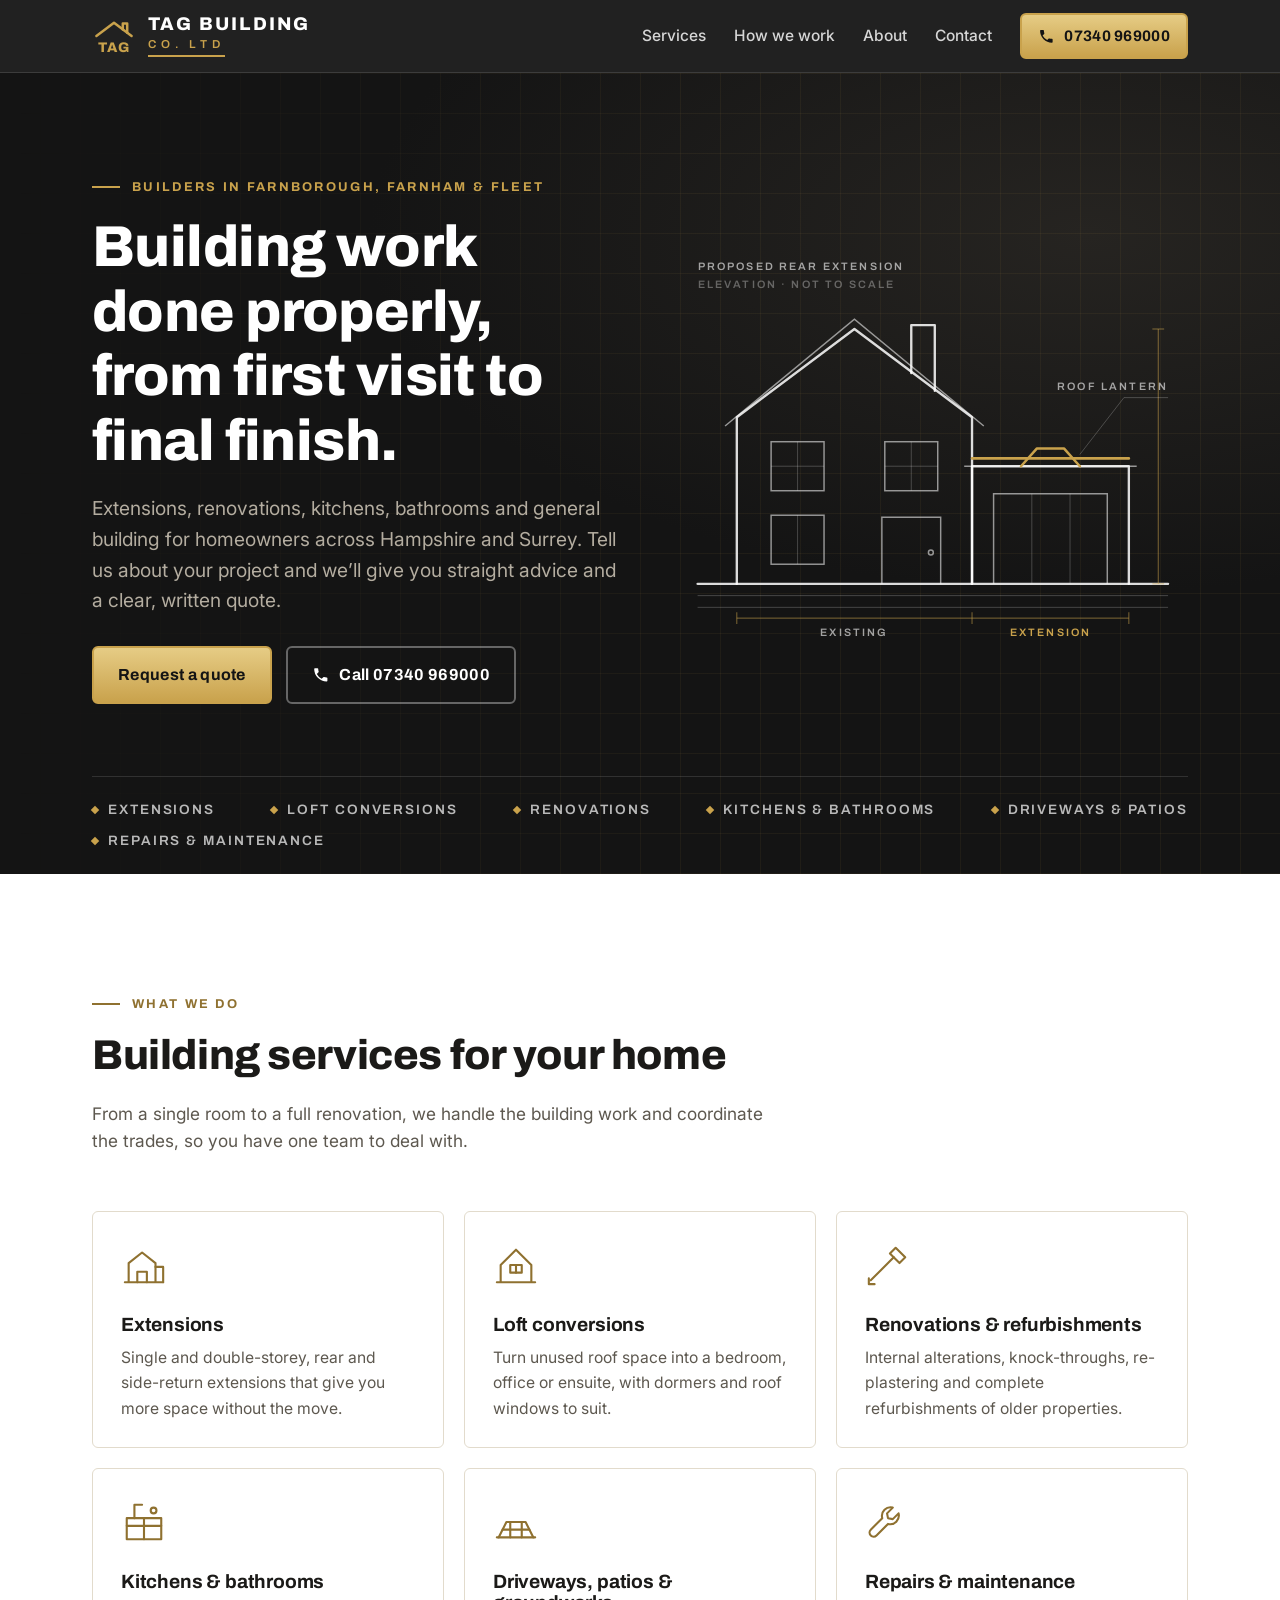
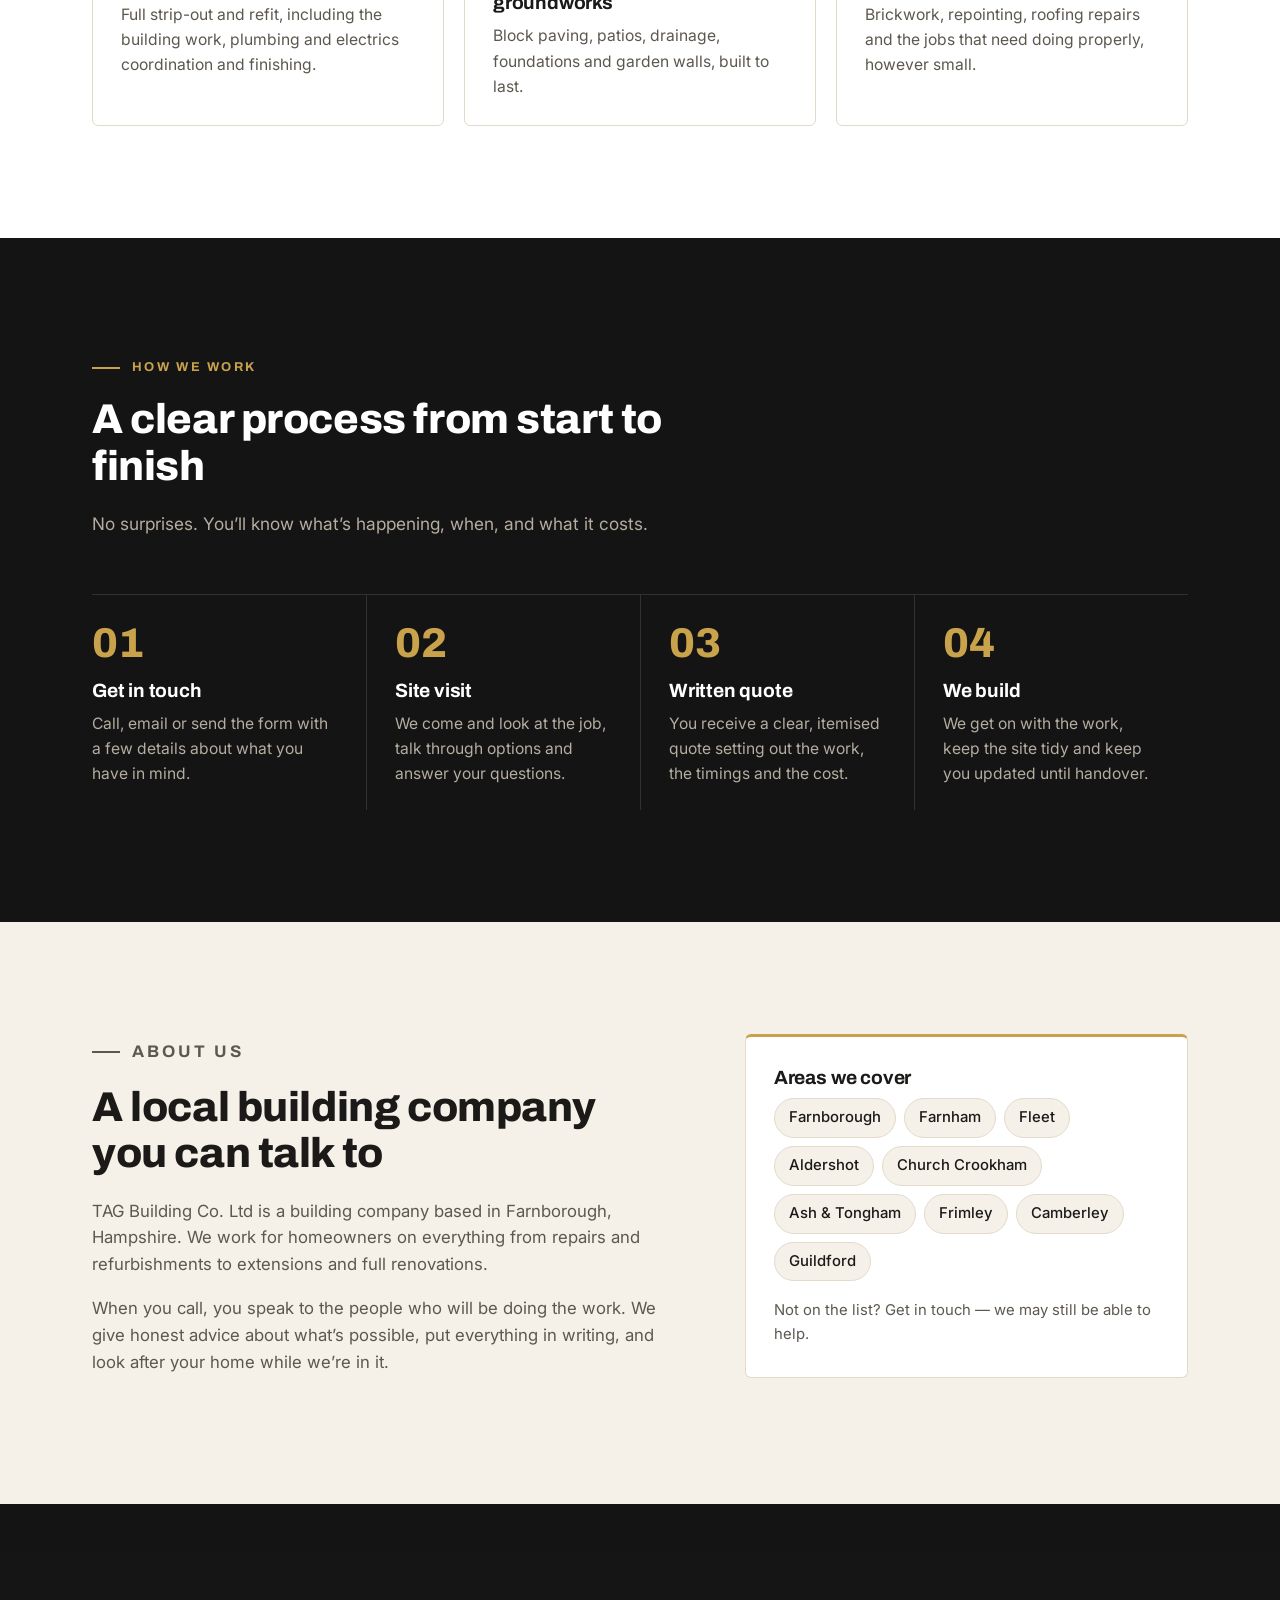
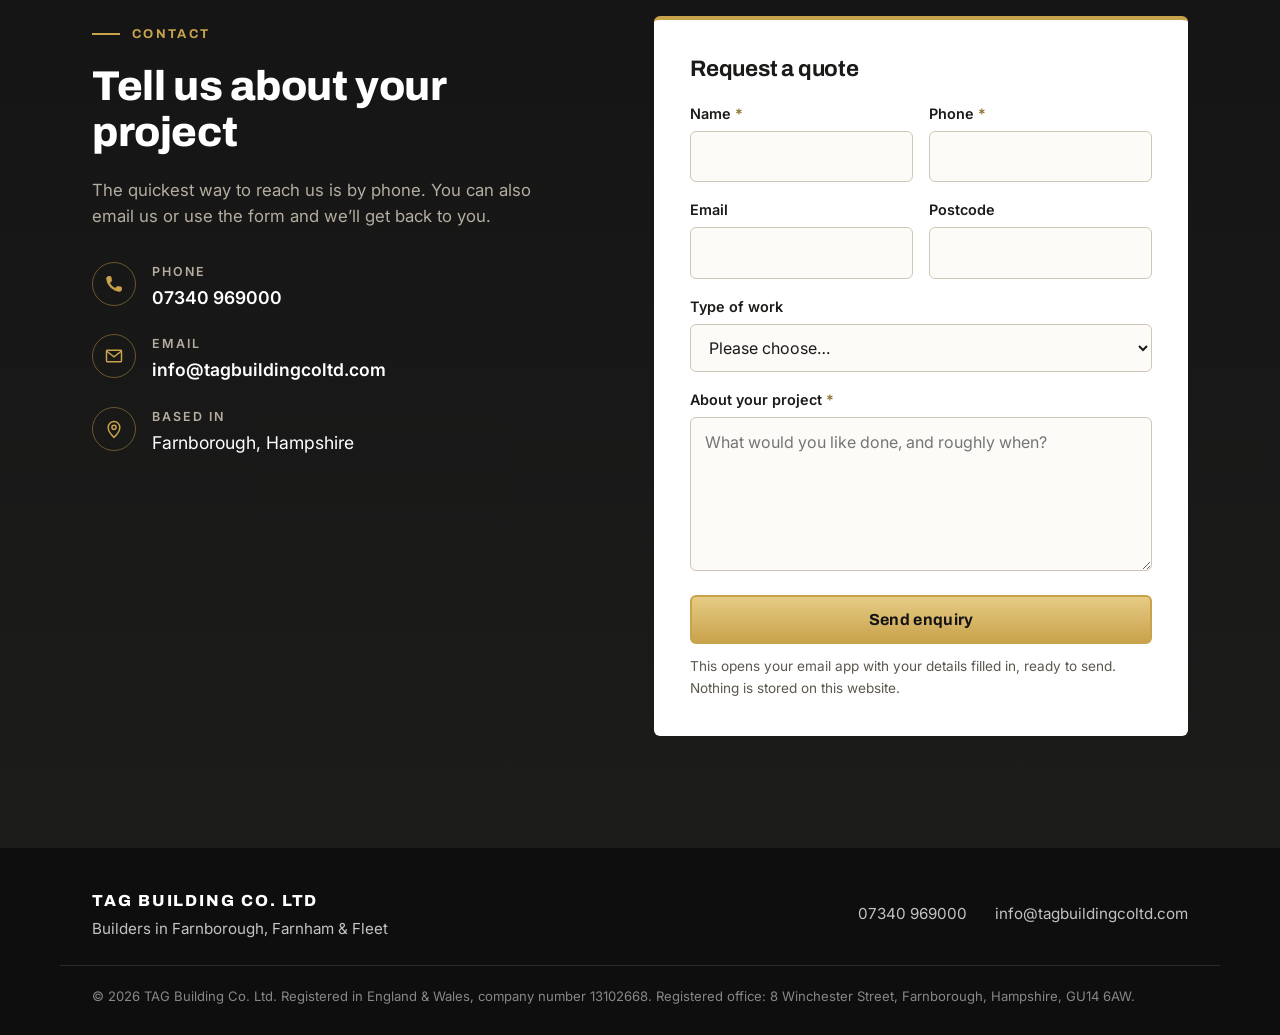
==== commit c6762c0e: "Add Guildford to areas covered Co-Authored-By: Claude Opus 5.5 <noreply@anthropic.com>" ====
--- a/index.html
+++ b/index.html
@@ -36,7 +36,7 @@
       "addressRegion": "Hampshire",
       "addressCountry": "GB"
     },
-    "areaServed": ["Farnborough", "Farnham", "Fleet", "Aldershot", "Church Crookham", "Hampshire", "Surrey"]
+    "areaServed": ["Farnborough", "Farnham", "Fleet", "Aldershot", "Church Crookham", "Guildford", "Hampshire", "Surrey"]
   }
   </script>
 </head>
@@ -271,6 +271,7 @@
             <li>Ash &amp; Tongham</li>
             <li>Frimley</li>
             <li>Camberley</li>
+            <li>Guildford</li>
           </ul>
           <p class="areas-note">Not on the list? Get in touch &mdash; we may still be able to help.</p>
         </aside>
